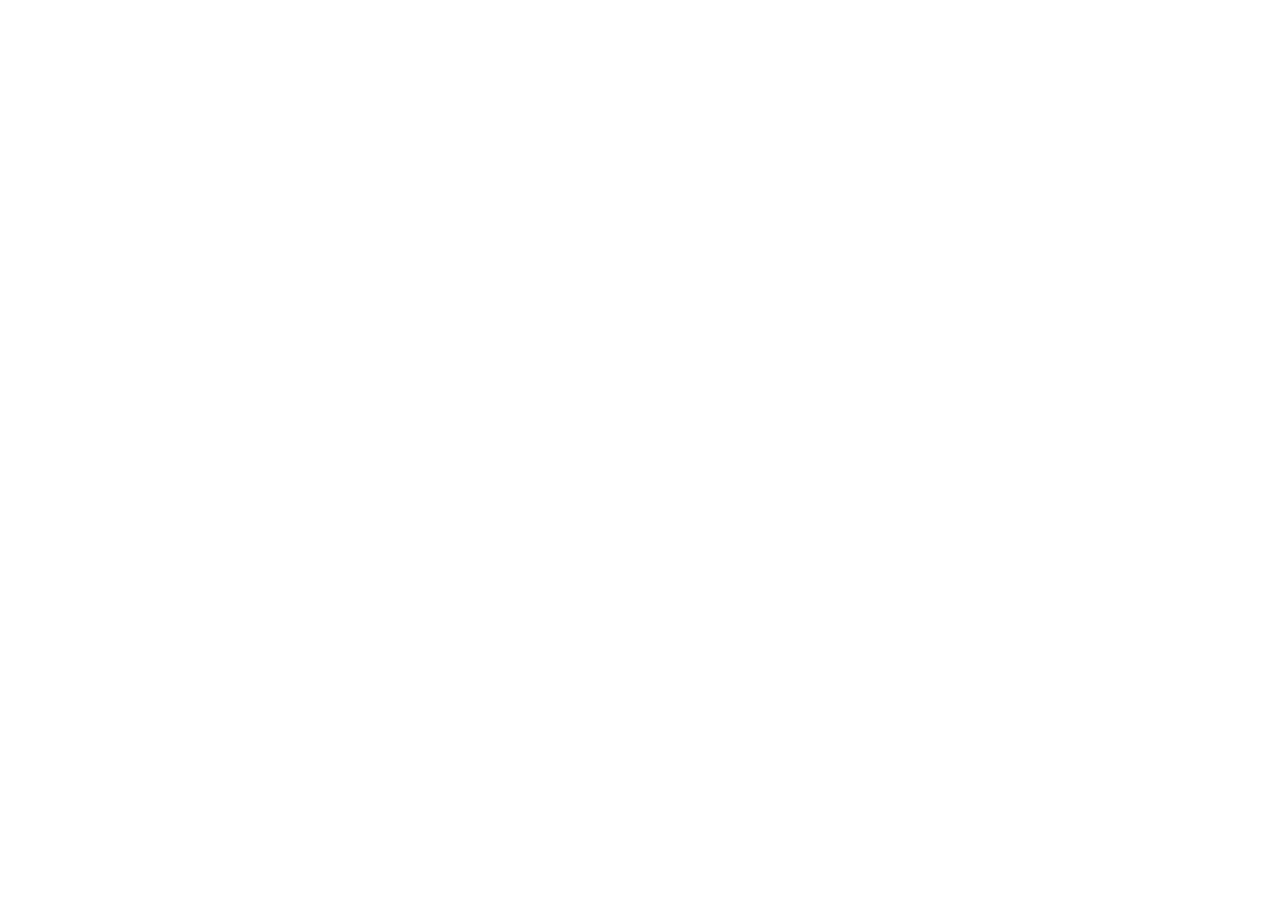
==== home.html @ 0b06ac21 "added styles file. added boiler plate to home page. Co-authored-by: Copilot <copilot@github.com>" ====
<!DOCTYPE html>
<!--[if lt IE 7]>      <html class="no-js lt-ie9 lt-ie8 lt-ie7"> <![endif]-->
<!--[if IE 7]>         <html class="no-js lt-ie9 lt-ie8"> <![endif]-->
<!--[if IE 8]>         <html class="no-js lt-ie9"> <![endif]-->
<!--[if gt IE 8]>      <html class="no-js"> <!--<![endif]-->
<html>
    <head>
        <meta charset="utf-8">
        <meta http-equiv="X-UA-Compatible" content="IE=edge">
        <title></title>
        <meta name="description" content="">
        <meta name="viewport" content="width=device-width, initial-scale=1">
        <link rel="stylesheet" href="/css/styles.css">
    </head>
    <body>
        <!--[if lt IE 7]>
            <p class="browsehappy">You are using an <strong>outdated</strong> browser. Please <a href="#">upgrade your browser</a> to improve your experience.</p>
        <![endif]-->
        <menu class="nav-menu"></menu>
        <mobile-menu class="mobile-nav-menu"></mobile-menu>
        
        <script src="" async defer></script>
    </body>
</html>
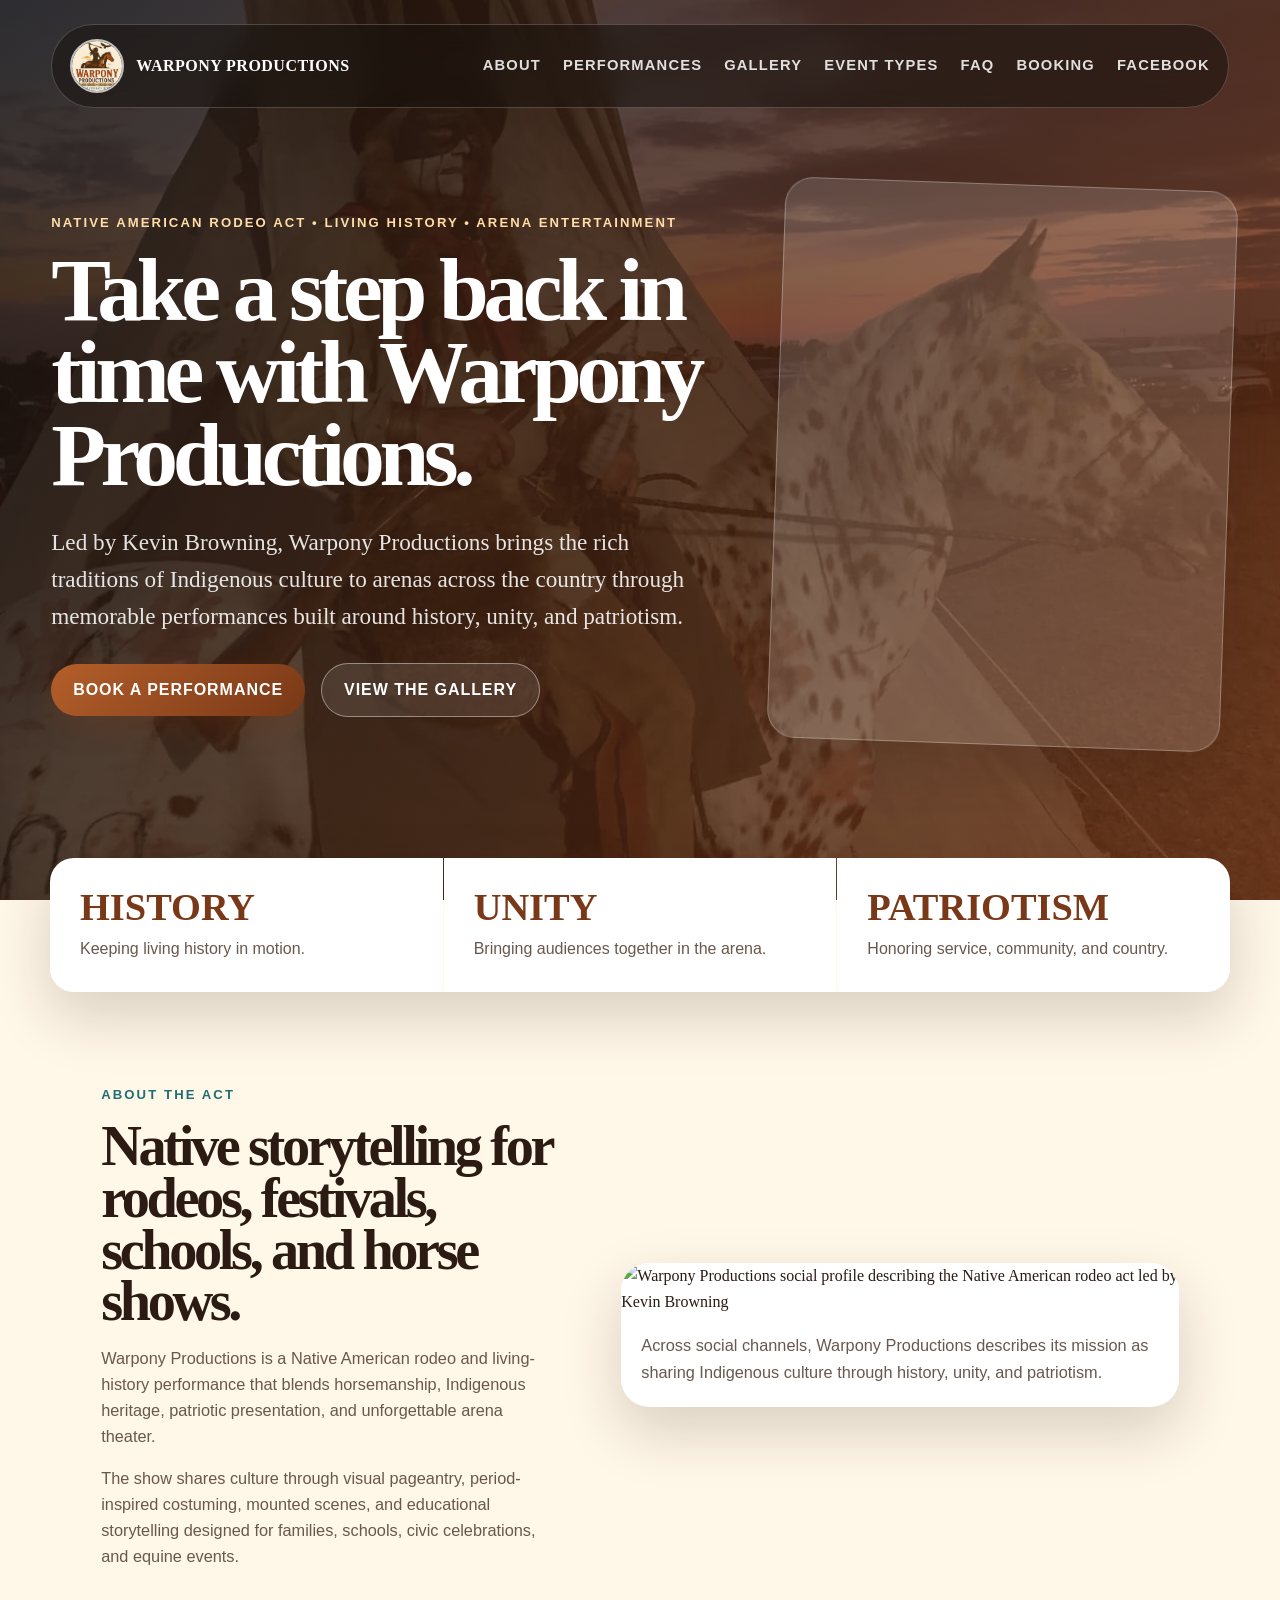
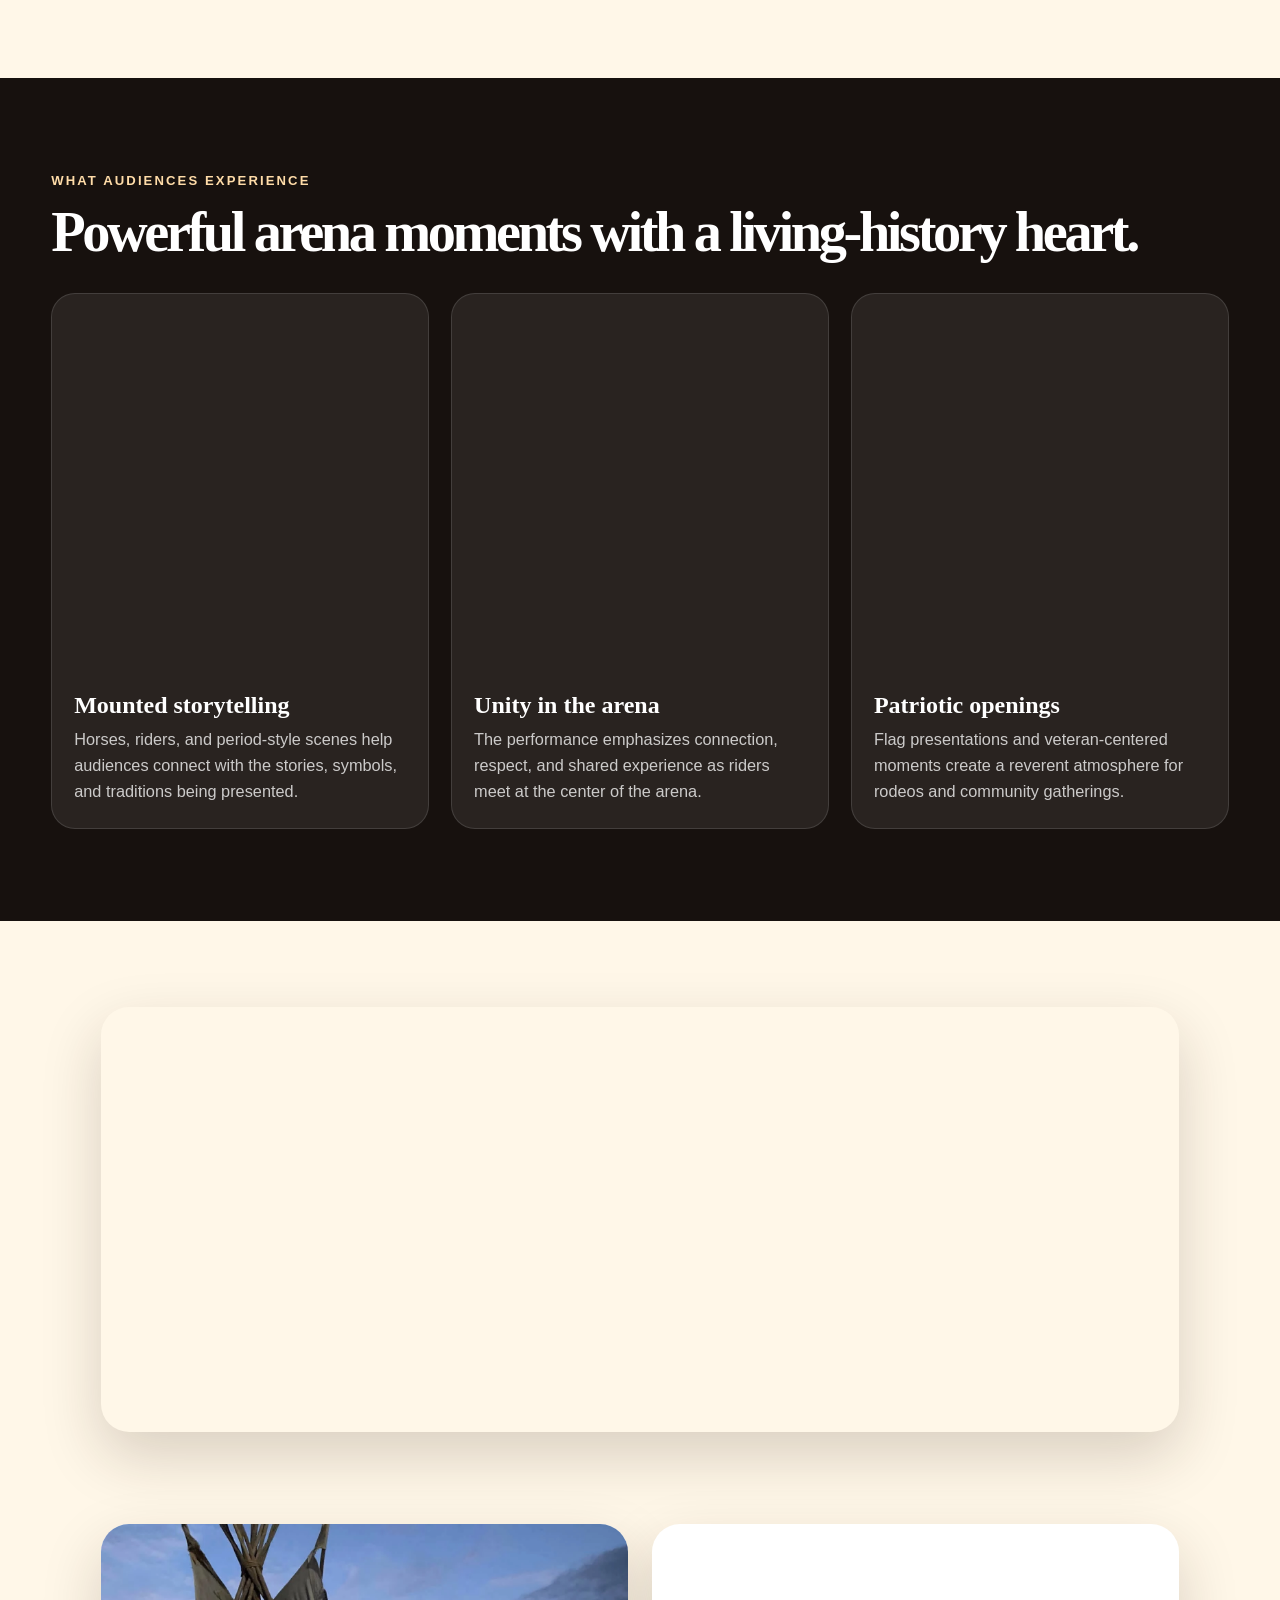
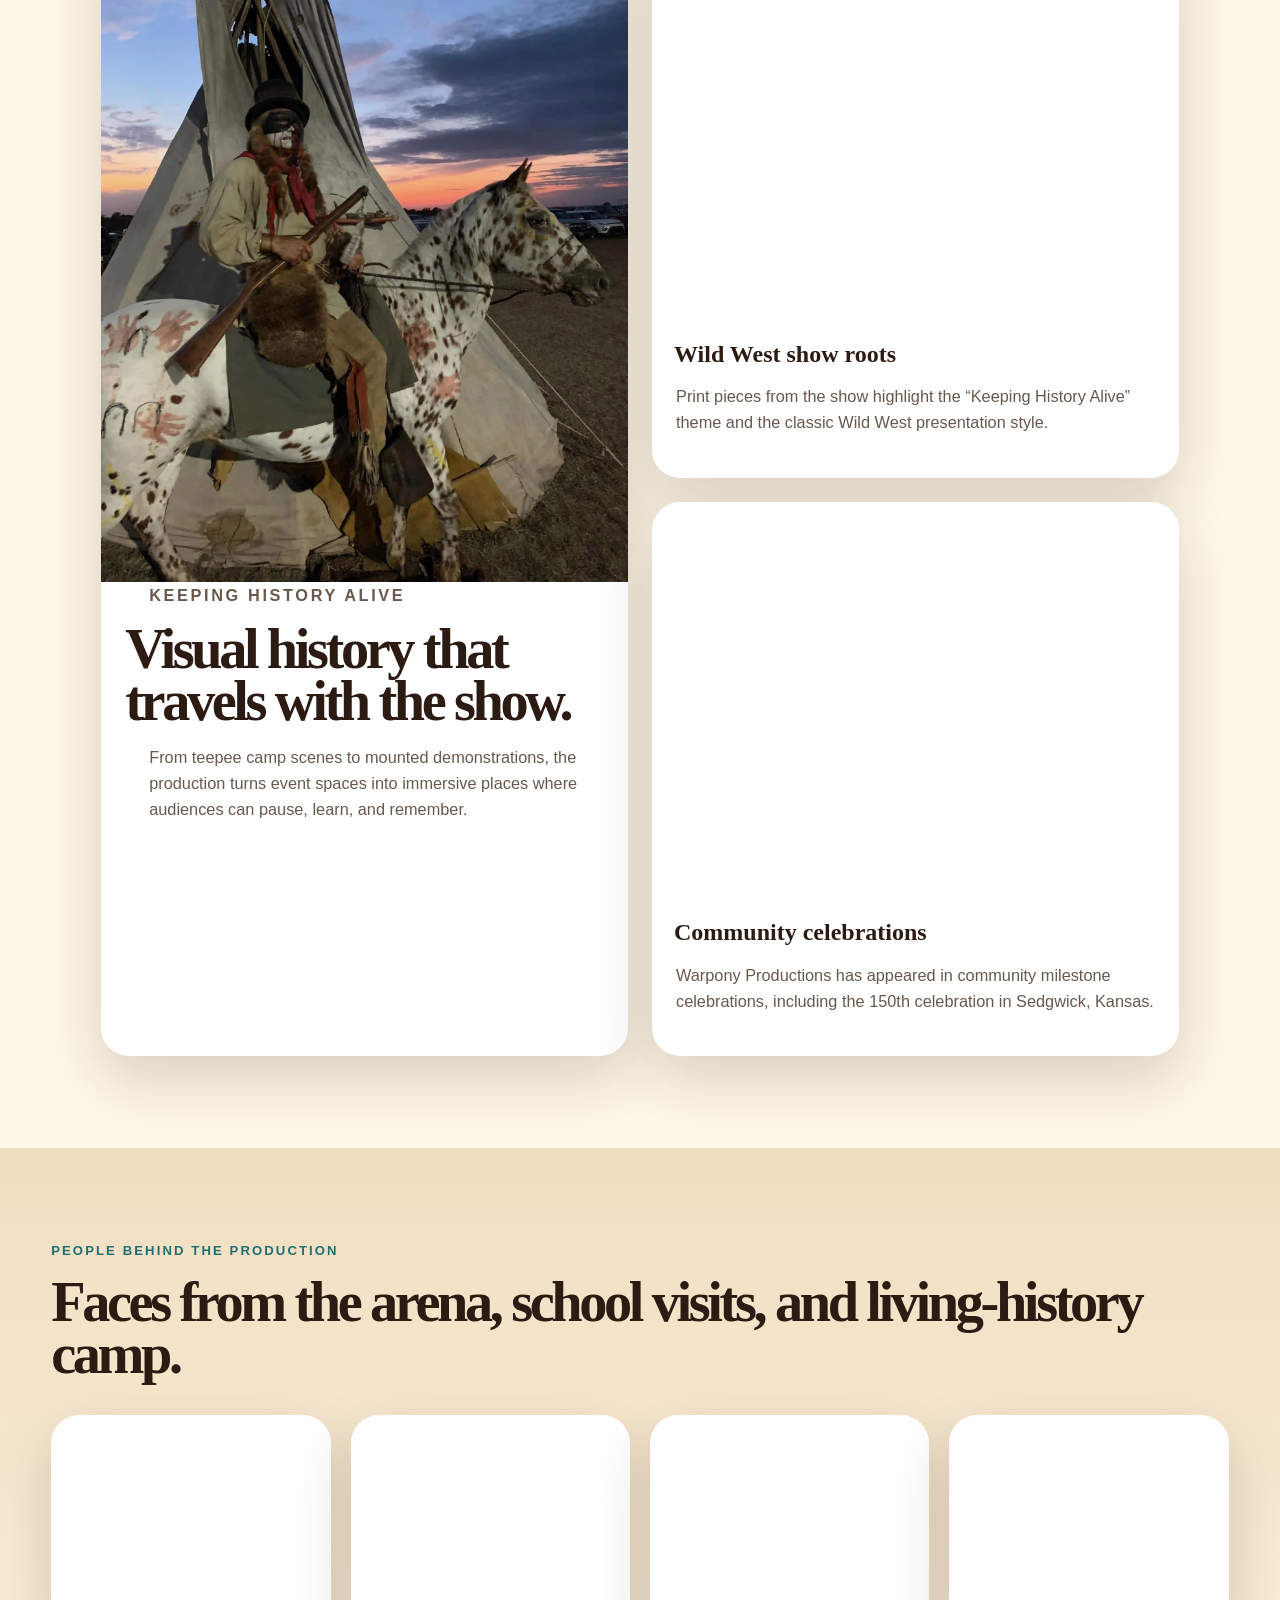
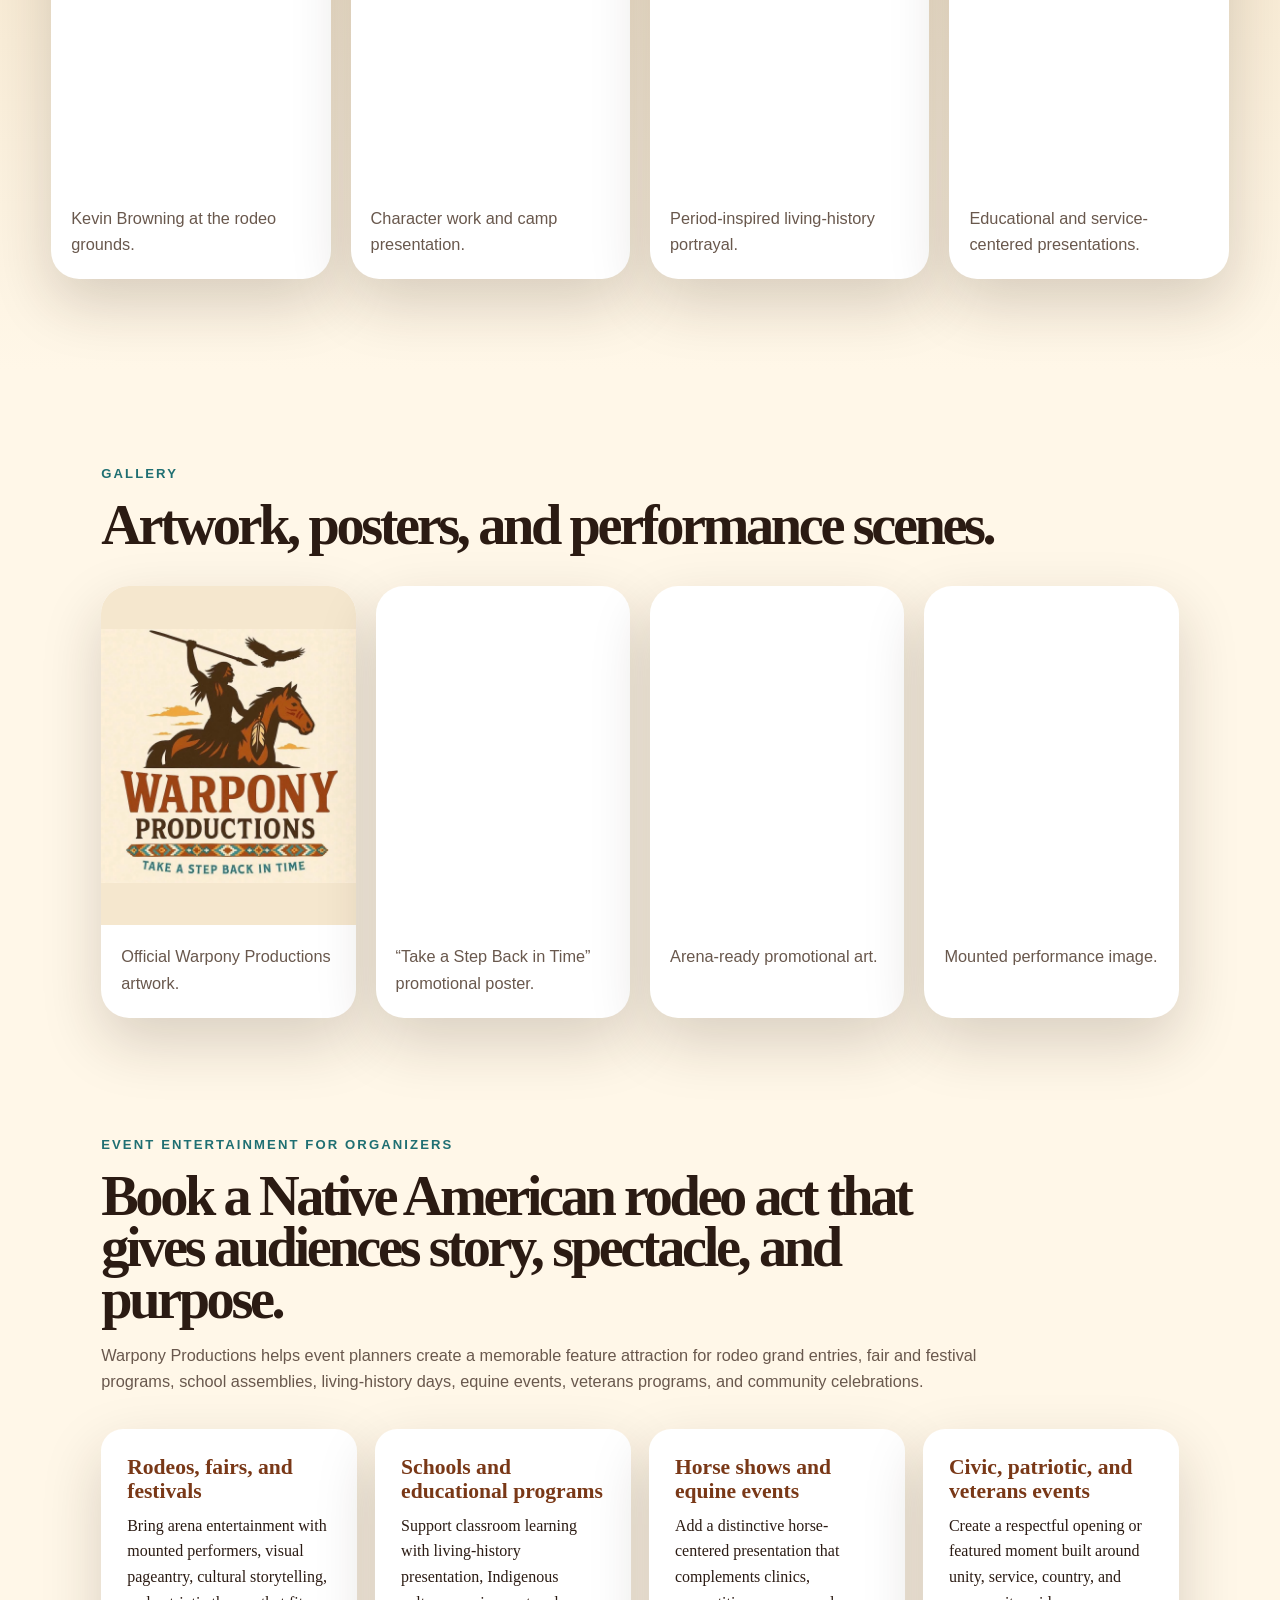
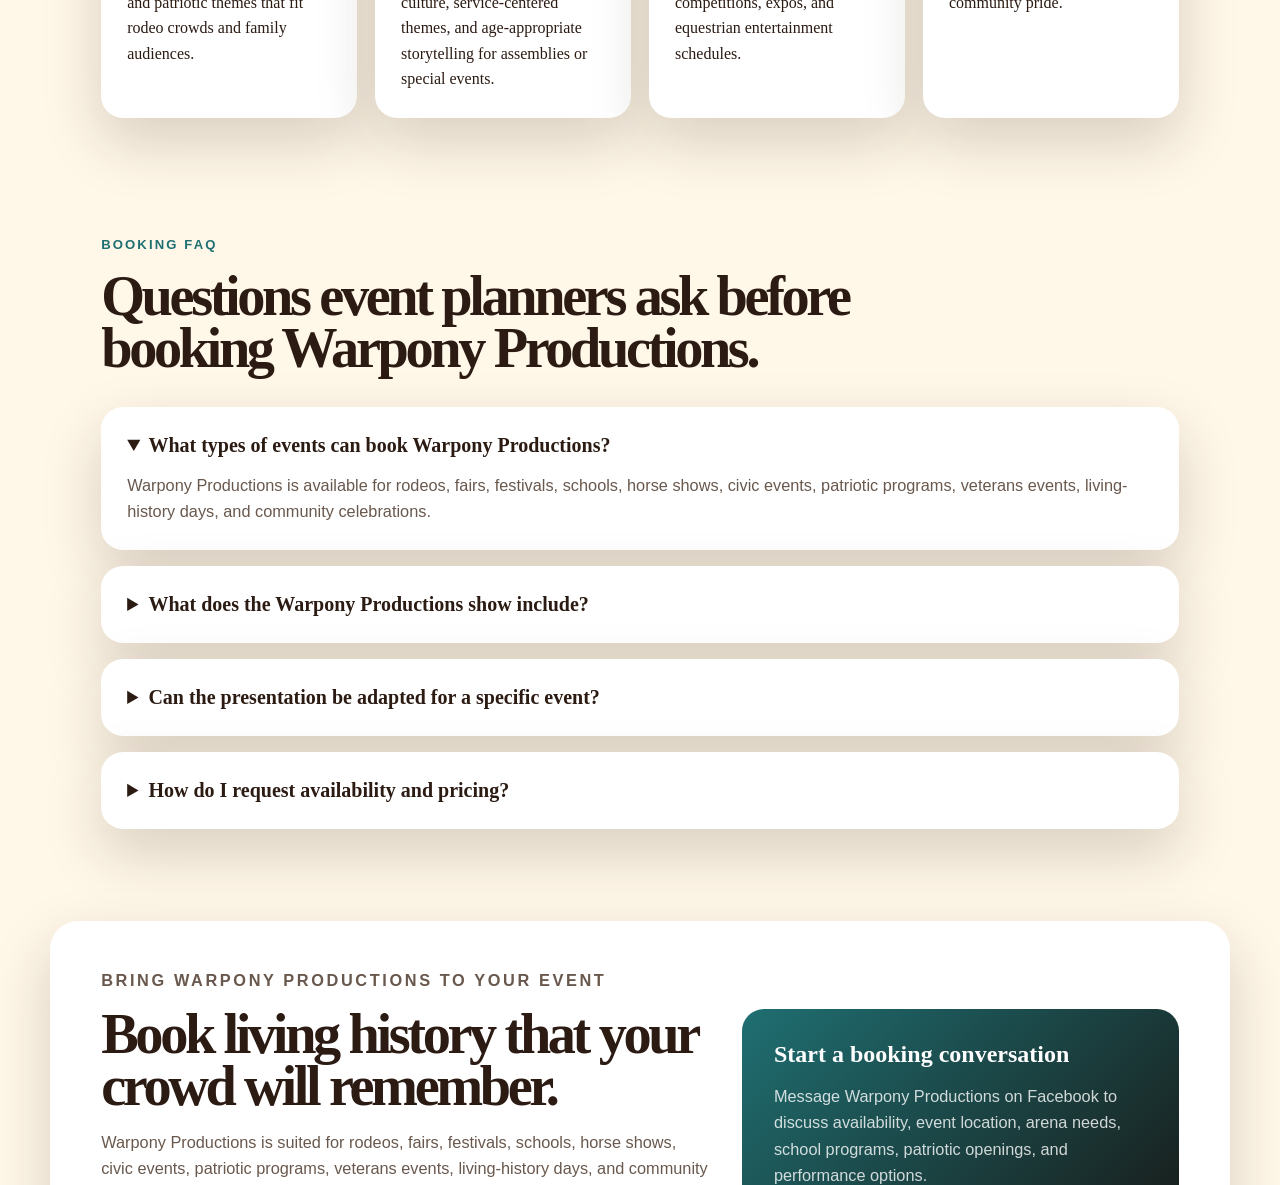
==== commit b75506a1: "Improve site SEO and lead generation" ====
--- a/home.html
+++ b/home.html
@@ -1,24 +1,14 @@
 <!DOCTYPE html>
-<!--[if lt IE 7]>      <html class="no-js lt-ie9 lt-ie8 lt-ie7"> <![endif]-->
-<!--[if IE 7]>         <html class="no-js lt-ie9 lt-ie8"> <![endif]-->
-<!--[if IE 8]>         <html class="no-js lt-ie9"> <![endif]-->
-<!--[if gt IE 8]>      <html class="no-js"> <!--<![endif]-->
-<html>
-    <head>
-        <meta charset="utf-8">
-        <meta http-equiv="X-UA-Compatible" content="IE=edge">
-        <title></title>
-        <meta name="description" content="">
-        <meta name="viewport" content="width=device-width, initial-scale=1">
-        <link rel="stylesheet" href="/css/styles.css">
-    </head>
-    <body>
-        <!--[if lt IE 7]>
-            <p class="browsehappy">You are using an <strong>outdated</strong> browser. Please <a href="#">upgrade your browser</a> to improve your experience.</p>
-        <![endif]-->
-        <menu class="nav-menu"></menu>
-        <mobile-menu class="mobile-nav-menu"></mobile-menu>
-        
-        <script src="" async defer></script>
-    </body>
-</html>+<html lang="en">
+<head>
+  <meta charset="utf-8">
+  <meta name="viewport" content="width=device-width, initial-scale=1">
+  <title>Warpony Productions</title>
+  <meta name="robots" content="noindex, follow">
+  <link rel="canonical" href="https://www.warponyproductions.com/">
+  <meta http-equiv="refresh" content="0; url=/">
+</head>
+<body>
+  <p>Warpony Productions has moved to <a href="/">https://www.warponyproductions.com/</a>.</p>
+</body>
+</html>
